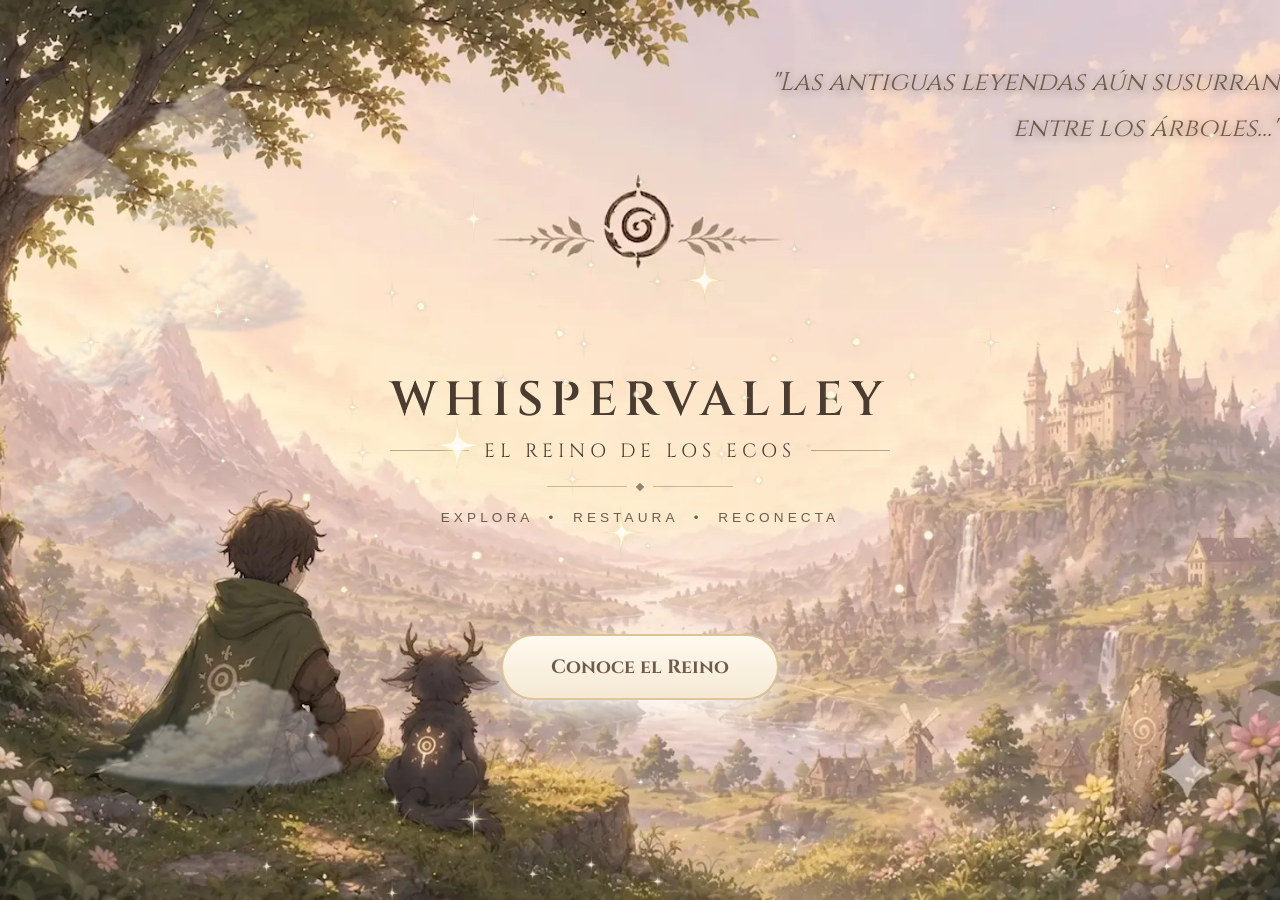
==== index.html @ b0e249d2 "change size" ====
<!DOCTYPE html>
<html lang="es">
<head>
    <meta charset="UTF-8">
    <meta name="viewport" content="width=device-width, initial-scale=1.0">
    <meta name="description" content="Adéntrate en Whisper Valley, el cozy game perfecto para desconectar. Explora El Reino de los Ecos, sumérgete en su magia y disfruta de una aventura sin prisa.">
    <meta name="robots" content="index, follow">
    <link rel="stylesheet" href="css/styles.css">
    
    <link rel="icon" href="../imagenes/simbolo.webp" sizes="192x192" type="image/png">
    
   <link rel="preconnect" href="https://fonts.googleapis.com">
   <link rel="preconnect" href="https://fonts.gstatic.com" crossorigin>
   <link href="https://fonts.googleapis.com/css2?family=Cinzel:wght@400..900&display=swap" rel="stylesheet">
    <title>Whispervalley: El Reino de los Ecos </title>

</head>
<body>

    <!--Efectos de nubes-->

    <div class="clouds">
        <img src="imagenes/cloud1.webp" class="cloud cloud1" alt="nubes">
        <img src="imagenes/cloud2.webp" class="cloud cloud2" alt="nubes">
        <img src="imagenes/cloud3.webp" class="cloud cloud3" alt="nubes">
        <img src="imagenes/cloud4.webp" class="cloud cloud4" alt="nubes">
        </div>

    
        <main>
        <section class="hero">


<!-- LUCES -->
<div class="lights"></div>

<!-- HOJAS -->
<div class="leaves" id="leaves"></div>

<div class="hero-content">

<!-- Aquí tu logo -->

</div>


            <div class="hero-content">
                <p id="frase" class="hero-frase">"Las antiguas leyendas aún susurran entre los árboles..."</p>
            </div>

               
            <div class="title-container">
             
                <h1 class="main-title">WhispervalleY</h1>
                
                
                <div class="subtitle-wrapper">
                    <span class="subtitle-line"></span>
                    <h2 class="subtitle">El Reino de los Ecos</h2>
                    <span class="subtitle-line"></span>
                </div>
        
                
                <div class="divider-wrapper">
                    <span class="divider-line"></span>
                    <span class="divider-diamond"></span>
                    <span class="divider-line"></span>
                </div>
        
            
                <p class="tagline">Explora &nbsp;•&nbsp; Restaura &nbsp;•&nbsp; Reconecta</p>
            </div>
                

            <div class="hero-overlay">

                <div>
                <a id="btnConoce" href="personajes.html" class="btn-ecos">
                    Conoce el Reino
                    <span></span>
                </a>
            </div>

            </div>
        </section>


    </main>
    <script src="js/script.js">
    
    </script>

    <!--Sonido musical-->
   
    <audio id="musica" loop required autoplay 20s>
    <source src="audio/woodland-fantasy.mp3" type="audio/mpeg">
   </audio>
</body>
</html>
---- css/styles.css ----
body {
    font-family: "Cinzel", serif;
    font-optical-sizing: auto;
    font-weight: lighter;
    font-style: normal;
    background-color: rgba(192, 218, 253, 0.507);
    margin: 0 auto;
    padding: 0;

   
}

.hero {
   
   background-image: url("../imagenes/portada-mobile.webp");
 background-size: cover;      
    background-position: center;  
    background-repeat: no-repeat;
    position: relative;
    width: 100%;
    min-height: 100vh;
    overflow: hidden;
    display: flex;
    justify-content: center;
    align-items: center;
 

}

.title-container {
    position: absolute;
    inset: 2;
    display: flex;
    flex-direction: column;
    justify-content: center;
    align-items: ce;
    font-weight: bolder;
    font-size: 30px;
   text-align: center;
   color: #4a3c31; 
   max-width: 600px;
   padding: 20px;
}

.main-title {
    font-size: 1.2rem;
    font-weight: 600;
    letter-spacing: 0.15em;
    margin: 0;
    text-transform: uppercase;
    line-height: 1.1;
}

.subtitle-wrapper {
    display: flex;
    align-items: center;
    justify-content: center;
    margin-top: 10px;
}


.subtitle {
    font-size: 0.9rem;
    letter-spacing: 0.15em;
    font-weight: 400;
    margin: 0 15px; 
    text-transform: uppercase;
}
.subtitle-line {
    max-width: 40px;
    flex-grow: 1;
    height: 1px;
    background-color: rgba(74, 60, 49, 0.4); 
}

.divider-wrapper {
    display: flex;
    align-items: center;
    justify-content: center;
    margin: 20px 0;
}

.divider-line {
    width: 80px;
    height: 1px;
    background-color: rgba(74, 60, 49, 0.3);
}

.divider-diamond {
    text-align: center;
    width: 6px;
    height: 6px;
    background-color: rgba(74, 60, 49, 0.6);
    transform: rotate(45deg);
    margin: 0 10px;
}

.tagline {
    font-size: 0.7rem;
    letter-spacing: 0.2em;
    font-family: 'Montserrat', sans-serif;
    font-weight: 500;
    text-transform: uppercase;
    color: rgba(74, 60, 49, 0.8);
    margin: 0;
}

.parallax-layer {
    position: absolute;
    inset: 0;
    
    background-size: cover;
    background-position: center;
    transform: scale(1.08);
    transition: transform .15s linear;
    z-index: 0;
}

.hero-content{
    position: relative;
    z-index: 5;
}


.hero-overlay{
    position: absolute;
    inset: 0;
    display: flex;
    justify-content: center;
    align-items: flex-end;
    padding-bottom: 200px;
    
}

.btn-ecos {
    position: relative;
    display: inline-flex;
    align-items: center;
    padding: 18px 48px;
    border-radius: 60px;
    text-decoration: none;
    font-size: clamp(.9rem,2vw,1.2rem);
    color: #6e5b4d;
    background: linear-gradient(180deg,#fff9ef,#f5e9d4);
    font-weight: bold;
    border: 2px solid rgba(214, 185, 133, .8);
    box-shadow: 0 10px 30px rgba(255, 255, 255, .9);
    transition: 4s;
    overflow: hidden;
}

.btn-ecos span {
    position: absolute;
    width: 40px;
    height: 180%;
    background: rgba(255, 255, 255, .5);
    transform: rotate(25deg);
    left: -70px;
    transition: .8s;
}

.btn-ecos:hover span{
    left: 130%;
}

.btn-ecos:hover {
    transform: translateY(-4px) scale(1.03);
    box-shadow: 0 18px 40px rgba(132, 106, 79, .35), 0 0 25px rgba(255, 239, 196, .45);
    color: #4e3e33;
}

.btn-ecos:active {
    transform: scale(.98);
}

@keyframes respirar {
    0%{
        transform: scale(1);
    }

    50% {
        transform: scale(1.03);
    }

    100% {
        transform: scale(1);
    }
}

.btn-ecos {
    animation: respirar 3.5s infinite ease-in-out;
}

.hero-content {
    width: min(90%,900px);
    display: flex;
    flex-direction: column;
    align-items: center;
    gap: 25px;
    text-align: center;
    z-index: 2;
}

.hero-frase {
    margin-top: -390px;
    max-width: 650px;
    margin-left: auto;
    width: 90%;
    text-align: right;
    color: #6e5b4d;
    font-size: clamp(1rem,2vw,1.6rem);
    font-style: italic;
    font-weight: lighter;
    letter-spacing: 0em;
    line-height: 1.8;
    text-shadow:  0 2px 10px rgba(0, 0, 0, .45);
    /*animation: aparecer 2s ease;*/
    transition: opacity .8s ease, transform .8s ease;
}

/*

@keyframes aparecer {
    from {
     opacity: 0;
     transform: translateY(20px);
    }

    to {
        opacity: 1;
        transform: translateY(0);
    }
}
*/
.hero-frase.ocultar {
    opacity: 0;
    transform: translateY(-15px);
}

.hero-frase.mostrar {
    opacity: 1;
    transform: translateY(0);
}


     @media (min-width: 768px) {
    .hero {
        background-image: url("../imagenes/portada-principal.webp")
      !important;
    }

    .subtitle {
        font-size: 1.2rem;
        font-weight: 400;
        letter-spacing: 0.25em;
        margin: 0 15px; /* Espacio entre el texto y las líneas */
        text-transform: uppercase;
    }

    .main-title {
        font-size: 3rem;
        font-weight: 600;
        letter-spacing: 0.15em;
        margin: 0;
        text-transform: uppercase;
        line-height: 1.1;
    }

    .subtitle-line {
        flex-grow: 1;
        height: 1px;
        background-color: rgba(74, 60, 49, 0.4); 
        max-width: 80px; 
    }

    .tagline {
        font-family: 'Montserrat', sans-serif;
        font-size: 0.85rem;
        font-weight: 500;
        letter-spacing: 0.3em;
        text-transform: uppercase;
        color: rgba(74, 60, 49, 0.8);
        margin: 0;
    }


  
}



.clouds{
    position: fixed;
    inset: 0;
    width:100%;
    height:100%;
    overflow:hidden;
    pointer-events:none;
    z-index:1;
    }
    
    /* Todas las nubes */
    
    .cloud{
    position:absolute;
    opacity:.55;
    user-select:none;

        filter: blur(1px);
        opacity:.45;
        
    }
    
    /* Tamaños */
    
    .cloud1{
    width:280px;
    top:8%;
    animation: cloudMove1 90s linear infinite;
 
    }
    
    .cloud2{
    width:350px;
    top:22%;
    animation: cloudMove2 130s linear infinite;
    }
    
    .cloud3{
    width:230px;
    top:48%;
    animation: cloudMove3 100s linear infinite;
    }
    
    .cloud4{
    width:420px;
    top:65%;
    animation: cloudMove4 150s linear infinite;
    }
    
    /* Animaciones */
    
    @keyframes cloudMove1{
    from{
    transform:translateX(-350px);
    }
    to{
    transform:translateX(calc(100vw + 350px));
    }
    }
    
    @keyframes cloudMove2{
    from{
    transform:translateX(calc(100vw + 350px));
    }
    to{
    transform:translateX(-450px);
    }
    }
    
    @keyframes cloudMove3{
    from{
    transform:translateX(-250px);
    }
    to{
    transform:translateX(calc(100vw + 250px));
    }
    }
    
    @keyframes cloudMove4{
    from{
    transform:translateX(calc(100vw + 450px));
    }
    to{
    transform:translateX(-450px);
    }
    }
    


    .lights{

position:absolute;

inset:0;

background-image:

url("../imagenes/luces1.webp"),
url("../imagenes/luces2.webp");

background-repeat:repeat;

background-size:900px,1200px;

animation:lightsMove 22s linear infinite;

pointer-events:none;

opacity:.9;

z-index:3;

}

@keyframes lightsMove{

from{

background-position:

0 0,
0 0;

}

to{

background-position:

0 -300px,
0 -600px;

}

}

.leaves{

position:absolute;

inset:0;

overflow:hidden;

pointer-events:none;

z-index:4;

}


.leaf {
    position: absolute;
    top: -120px;
    width: 80px;
    animation-name: fall;
    animation-timing-function: linear;
    animation-iteration-count: infinite;
    animation-fill-mode: forwards;
    will-change: transform, opacity;
}


@keyframes fall{

0%{

transform:

translateY(-80px)
translateX(-30px)
rotate(0deg);


}

25%{

transform: translateX(-30px)
translateY(25vh)
rotate(90deg);
}

50%{

transform:

translateY(50vh)
translateX(20px)
rotate(180deg);

}

75%{
    transform: translateX(-40px)
    translateY(75vh)
    rotate(270deg)
}

100%{

transform:

translateY(110vh)
translateX(25px)
rotate(360deg);


}

}

/*pagina de personajes


:root{

--verde:#8E9C74;

--verde2:#C8D1B6;

--beige:#F7F1E6;

--crema:#FDFBF8;

--marron:#5A4635;

}

.characters-page{

font-family:"Lora",serif;

background:#FDFBF8;

overflow-x:hidden;

}

/* HERO 

.hero-personajes{

position:relative;

min-height:100vh;

background:url("imagenes/portada2.webp");

background-size:cover;

background-position:center;

overflow:hidden;

display:flex;

flex-direction:column;

}

.overlay{

position:absolute;

inset:0;

background:rgba(255,250,242,.30);

backdrop-filter:blur(2px);

}

.hero-content{

position:relative;

z-index:20;

margin:auto;

text-align:center;

padding:120px 20px;

}

.hero-content h1{

font-family:"Cinzel",serif;

font-size:70px;

letter-spacing:4px;

color:#5A4635;

}

.hero-content p{

margin-top:20px;

font-size:22px;

color:#6A5B4B;

}

.decoracion{

margin:auto;

margin-top:30px;

width:160px;

height:2px;

background:#B4B28A;

position:relative;

}

.decoracion::before{

content:"❈";

position:absolute;

left:50%;

top:-14px;

transform:translateX(-50%);

color:#8E9C74;

font-size:22px;

}

/* NAVBAR 

.navbar{

z-index:30;

padding-top:25px;

font-weight: bold;


}

.logo{

height:85px;

}

.nav-link{

font-family:"Cinzel";

margin:0 12px;

color:#5A4635!important;

font-size:15px;

transition:.4s;

}

.nav-link:hover{

color:#8E9C74!important;

}

.nav-link.active{

color:#8E9C74!important;

}

/* TITULO 

.titulo-seccion{

text-align:center;

margin-top:30px;

margin-bottom:50px;

}

.titulo-seccion h2{

font-family:"Cinzel";

letter-spacing:2px;

font-size:42px;

color:#5A4635;

}

@media(max-width:991px){

.hero-content h1{

font-size:52px;

}

.hero-content p{

font-size:18px;

}

}

@media(max-width:768px){

.hero-content{

padding-top:170px;

}

.hero-content h1{

font-size:42px;

}

.hero-content p{

font-size:16px;

}

.logo{

height:45px;

}

}


.characters{

background:#eef5ea;

position:relative;

overflow:hidden;

padding-top:90px;

padding-bottom:100px;

}

.section-title span{

letter-spacing:3px;

font-size:.85rem;

text-transform:uppercase;

color:#7f9472;

}

.section-title h2{

font-family:"Cormorant Garamond",serif;

font-size:3rem;

color:#38402f;

margin-top:15px;

}

.section-title p{

max-width:650px;

margin:auto;

margin-top:20px;

color:#6f7369;

line-height:1.8;



}

.character-card{

background:white;

border-radius:28px;

padding:35px;

text-align:center;

cursor:pointer;

transition:.35s;

height:100%;

box-shadow:

0 15px 40px rgba(0,0,0,.08);

}

.character-card:hover{

transform:translateY(-10px);

box-shadow:

0 25px 60px rgba(0,0,0,.12);

}

.character-card img{

width:220px;

max-width:100%;

transition:.4s;

}

.character-card:hover img{

transform:scale(1.08);

}

.character-card h3{

margin-top:25px;

font-family:"Cormorant Garamond",serif;

font-size:2rem;

color:#4b523d;

}

.character-card span{

display:block;

margin-top:8px;

color:#8a8e82;

font-size:.95rem;

letter-spacing:1px;

}

span{
    font-weight: bold;
}

@media(max-width:768px){

.section-title h2{

font-size:2.4rem;

}

.character-card{

padding:25px;

}

.character-card img{

width:180px;

}

}*/
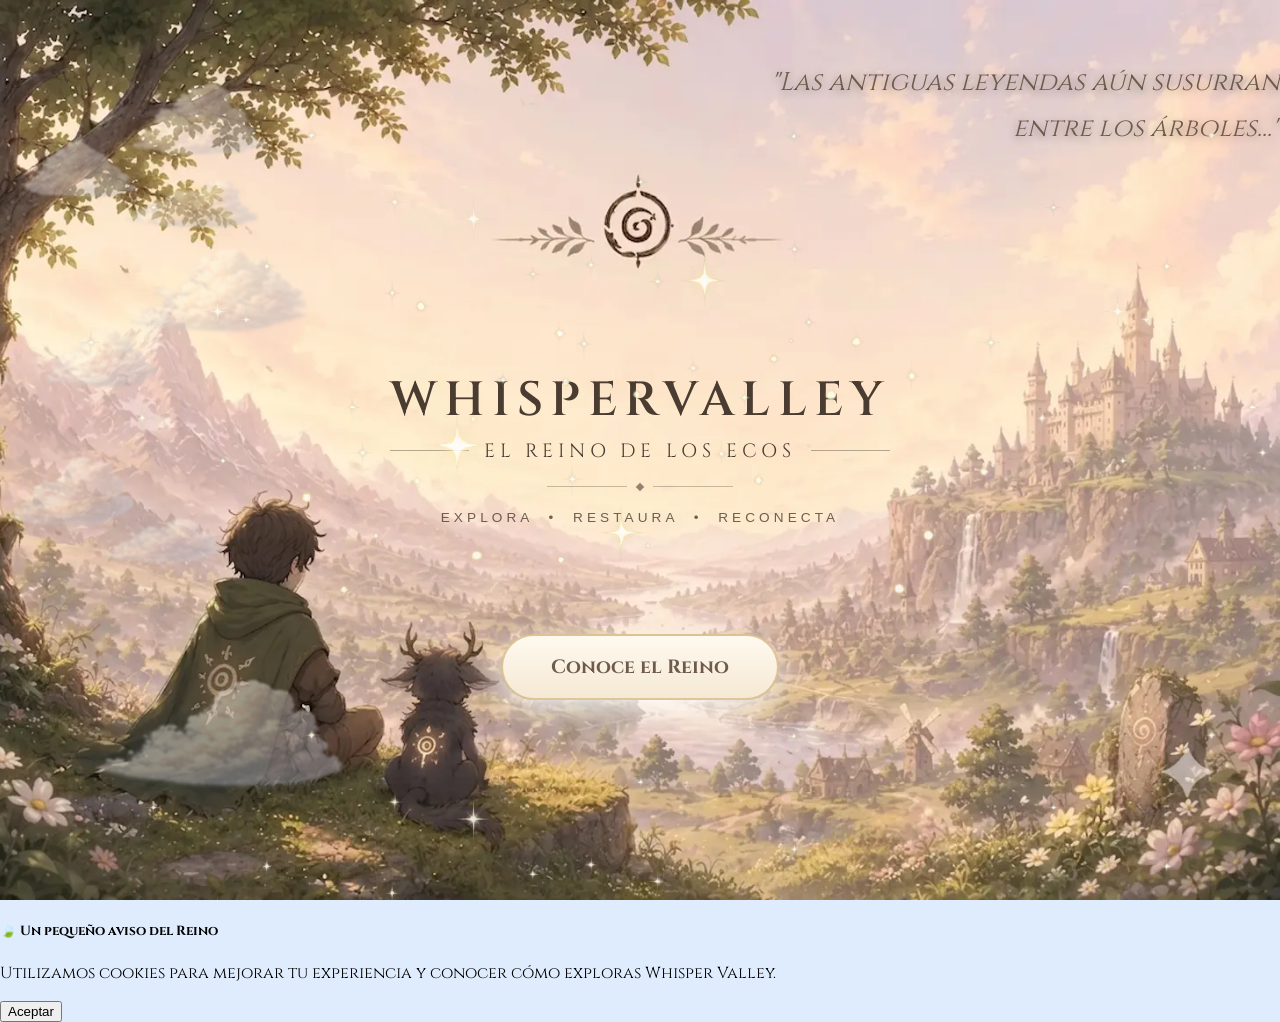
==== commit e7fa6bb5: "cookies" ====
--- a/index.html
+++ b/index.html
@@ -1,6 +1,16 @@
 <!DOCTYPE html>
 <html lang="es">
 <head>
+    <!-- Google tag (gtag.js) -->
+<script async src="https://www.googletagmanager.com/gtag/js?id=G-MEVS4LHJ5G"></script>
+<script>
+  window.dataLayer = window.dataLayer || [];
+  function gtag(){dataLayer.push(arguments);}
+  gtag('js', new Date());
+
+  gtag('config', 'G-MEVS4LHJ5G');
+</script>
+
     <meta charset="UTF-8">
     <meta name="viewport" content="width=device-width, initial-scale=1.0">
     <meta name="description" content="Adéntrate en Whisper Valley, el cozy game perfecto para desconectar. Explora El Reino de los Ecos, sumérgete en su magia y disfruta de una aventura sin prisa.">
@@ -95,5 +105,25 @@
     <audio id="musica" loop required autoplay 20s>
     <source src="audio/woodland-fantasy.mp3" type="audio/mpeg">
    </audio>
+
+
+   <div id="cookie-banner" class="cookie-banner">
+
+    <div class="cookie-text">
+    
+    <h5>🍃 Un pequeño aviso del Reino</h5>
+    
+    <p>
+    Utilizamos cookies para mejorar tu experiencia y conocer cómo exploras
+    Whisper Valley.
+    </p>
+    
+    </div>
+    
+    <button id="acceptCookies" class="cookie-btn">
+    Aceptar
+    </button>
+    
+    </div>
 </body>
 </html>
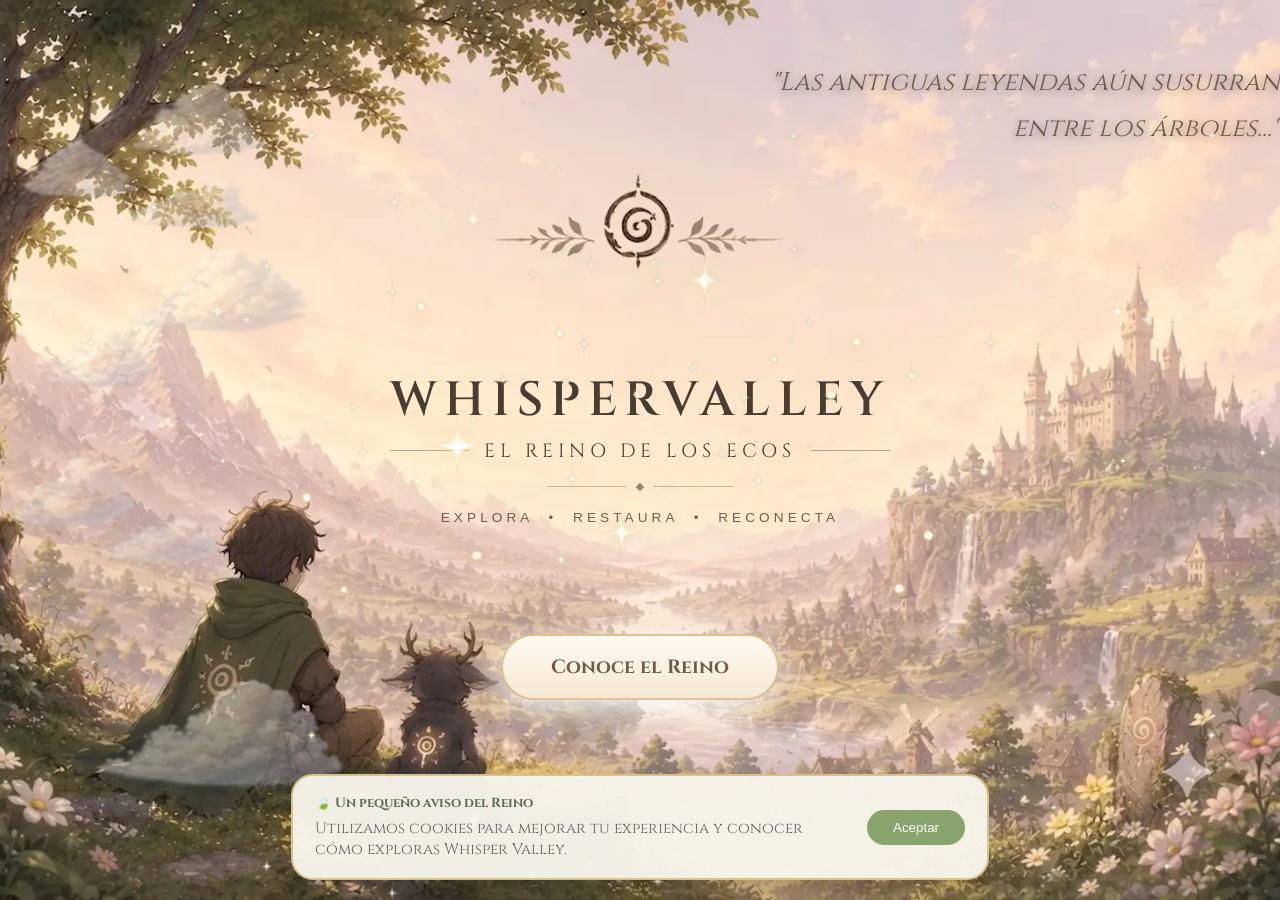
==== commit e13ab8f0: "Update index.html" ====
--- a/index.html
+++ b/index.html
@@ -106,6 +106,7 @@
     <source src="audio/woodland-fantasy.mp3" type="audio/mpeg">
    </audio>
 
+   <!--cookies-->
 
    <div id="cookie-banner" class="cookie-banner">
 
@@ -125,5 +126,7 @@
     </button>
     
     </div>
+
+  
 </body>
 </html>
--- a/css/styles.css
+++ b/css/styles.css
@@ -501,401 +501,92 @@
 
 }
 
-/*pagina de personajes
-
-
-:root{
-
---verde:#8E9C74;
-
---verde2:#C8D1B6;
-
---beige:#F7F1E6;
-
---crema:#FDFBF8;
-
---marron:#5A4635;
-
-}
-
-.characters-page{
-
-font-family:"Lora",serif;
-
-background:#FDFBF8;
-
-overflow-x:hidden;
-
-}
-
-/* HERO 
-
-.hero-personajes{
-
-position:relative;
-
-min-height:100vh;
-
-background:url("imagenes/portada2.webp");
-
-background-size:cover;
-
-background-position:center;
-
-overflow:hidden;
-
-display:flex;
-
-flex-direction:column;
-
-}
-
-.overlay{
-
-position:absolute;
-
-inset:0;
-
-background:rgba(255,250,242,.30);
-
-backdrop-filter:blur(2px);
-
-}
-
-.hero-content{
-
-position:relative;
-
-z-index:20;
-
-margin:auto;
-
-text-align:center;
-
-padding:120px 20px;
-
-}
-
-.hero-content h1{
-
-font-family:"Cinzel",serif;
-
-font-size:70px;
-
-letter-spacing:4px;
-
-color:#5A4635;
-
-}
-
-.hero-content p{
-
-margin-top:20px;
-
-font-size:22px;
-
-color:#6A5B4B;
-
-}
-
-.decoracion{
-
-margin:auto;
-
-margin-top:30px;
-
-width:160px;
-
-height:2px;
-
-background:#B4B28A;
-
-position:relative;
-
-}
-
-.decoracion::before{
-
-content:"❈";
-
-position:absolute;
-
-left:50%;
-
-top:-14px;
-
-transform:translateX(-50%);
-
-color:#8E9C74;
-
-font-size:22px;
-
-}
-
-/* NAVBAR 
-
-.navbar{
-
-z-index:30;
-
-padding-top:25px;
-
-font-weight: bold;
-
-
-}
-
-.logo{
-
-height:85px;
-
-}
-
-.nav-link{
-
-font-family:"Cinzel";
-
-margin:0 12px;
-
-color:#5A4635!important;
-
-font-size:15px;
-
-transition:.4s;
-
-}
-
-.nav-link:hover{
-
-color:#8E9C74!important;
-
-}
-
-.nav-link.active{
-
-color:#8E9C74!important;
-
-}
-
-/* TITULO 
-
-.titulo-seccion{
-
-text-align:center;
-
-margin-top:30px;
-
-margin-bottom:50px;
-
-}
-
-.titulo-seccion h2{
-
-font-family:"Cinzel";
-
-letter-spacing:2px;
-
-font-size:42px;
-
-color:#5A4635;
-
-}
-
-@media(max-width:991px){
-
-.hero-content h1{
-
-font-size:52px;
-
-}
-
-.hero-content p{
-
-font-size:18px;
-
-}
-
-}
-
-@media(max-width:768px){
-
-.hero-content{
-
-padding-top:170px;
-
-}
-
-.hero-content h1{
-
-font-size:42px;
-
-}
-
-.hero-content p{
-
-font-size:16px;
-
-}
-
-.logo{
-
-height:45px;
-
-}
-
-}
-
-
-.characters{
-
-background:#eef5ea;
-
-position:relative;
-
-overflow:hidden;
-
-padding-top:90px;
-
-padding-bottom:100px;
-
-}
-
-.section-title span{
-
-letter-spacing:3px;
-
-font-size:.85rem;
-
-text-transform:uppercase;
-
-color:#7f9472;
-
-}
-
-.section-title h2{
-
-font-family:"Cormorant Garamond",serif;
-
-font-size:3rem;
-
-color:#38402f;
-
-margin-top:15px;
-
-}
-
-.section-title p{
-
-max-width:650px;
-
-margin:auto;
-
-margin-top:20px;
-
-color:#6f7369;
-
-line-height:1.8;
-
-
-
-}
-
-.character-card{
-
-background:white;
-
-border-radius:28px;
-
-padding:35px;
-
-text-align:center;
-
-cursor:pointer;
-
-transition:.35s;
-
-height:100%;
-
-box-shadow:
-
-0 15px 40px rgba(0,0,0,.08);
-
-}
-
-.character-card:hover{
-
-transform:translateY(-10px);
-
-box-shadow:
-
-0 25px 60px rgba(0,0,0,.12);
-
-}
-
-.character-card img{
-
-width:220px;
-
-max-width:100%;
-
-transition:.4s;
-
-}
-
-.character-card:hover img{
-
-transform:scale(1.08);
-
-}
-
-.character-card h3{
-
-margin-top:25px;
-
-font-family:"Cormorant Garamond",serif;
-
-font-size:2rem;
-
-color:#4b523d;
-
-}
-
-.character-card span{
-
-display:block;
-
-margin-top:8px;
-
-color:#8a8e82;
-
-font-size:.95rem;
-
-letter-spacing:1px;
-
-}
-
-span{
-    font-weight: bold;
-}
-
-@media(max-width:768px){
-
-.section-title h2{
-
-font-size:2.4rem;
-
-}
-
-.character-card{
-
-padding:25px;
-
-}
-
-.character-card img{
-
-width:180px;
-
-}
-
-}*/
+.cookie-banner{
+
+    position:fixed;
+    
+    bottom:20px;
+    
+    left:50%;
+    
+    transform:translateX(-50%);
+    
+    width:min(92%,650px);
+    
+    background:rgba(247,244,235,.97);
+    
+    border:2px solid #d6c28a;
+    
+    border-radius:22px;
+    
+    padding:18px 22px;
+    
+    display:flex;
+    
+    justify-content:space-between;
+    
+    align-items:center;
+    
+    gap:20px;
+    
+    box-shadow:0 10px 30px rgba(0,0,0,.18);
+    
+    z-index:9999;
+    
+    }
+    
+    .cookie-text h5{
+    
+    margin:0 0 6px;
+    
+    color:#5d6b50;
+    
+    font-family:"Cinzel", serif;
+    
+    }
+    
+    .cookie-text p{
+    
+    margin:0;
+    
+    color:#666;
+    
+    font-size:.95rem;
+    
+    }
+    
+    .cookie-btn{
+    
+    background:#89a36c;
+    
+    color:#fff;
+    
+    border:none;
+    
+    border-radius:50px;
+    
+    padding:10px 26px;
+    
+    cursor:pointer;
+    
+    transition:.3s;
+    
+    }
+    
+    .cookie-btn:hover{
+    
+    background:#6f8854;
+    
+    }
+    
+    @media(max-width:768px){
+    
+    .cookie-banner{
+    
+    flex-direction:column;
+    
+    text-align:center;
+    
+    }
+    
+    }
